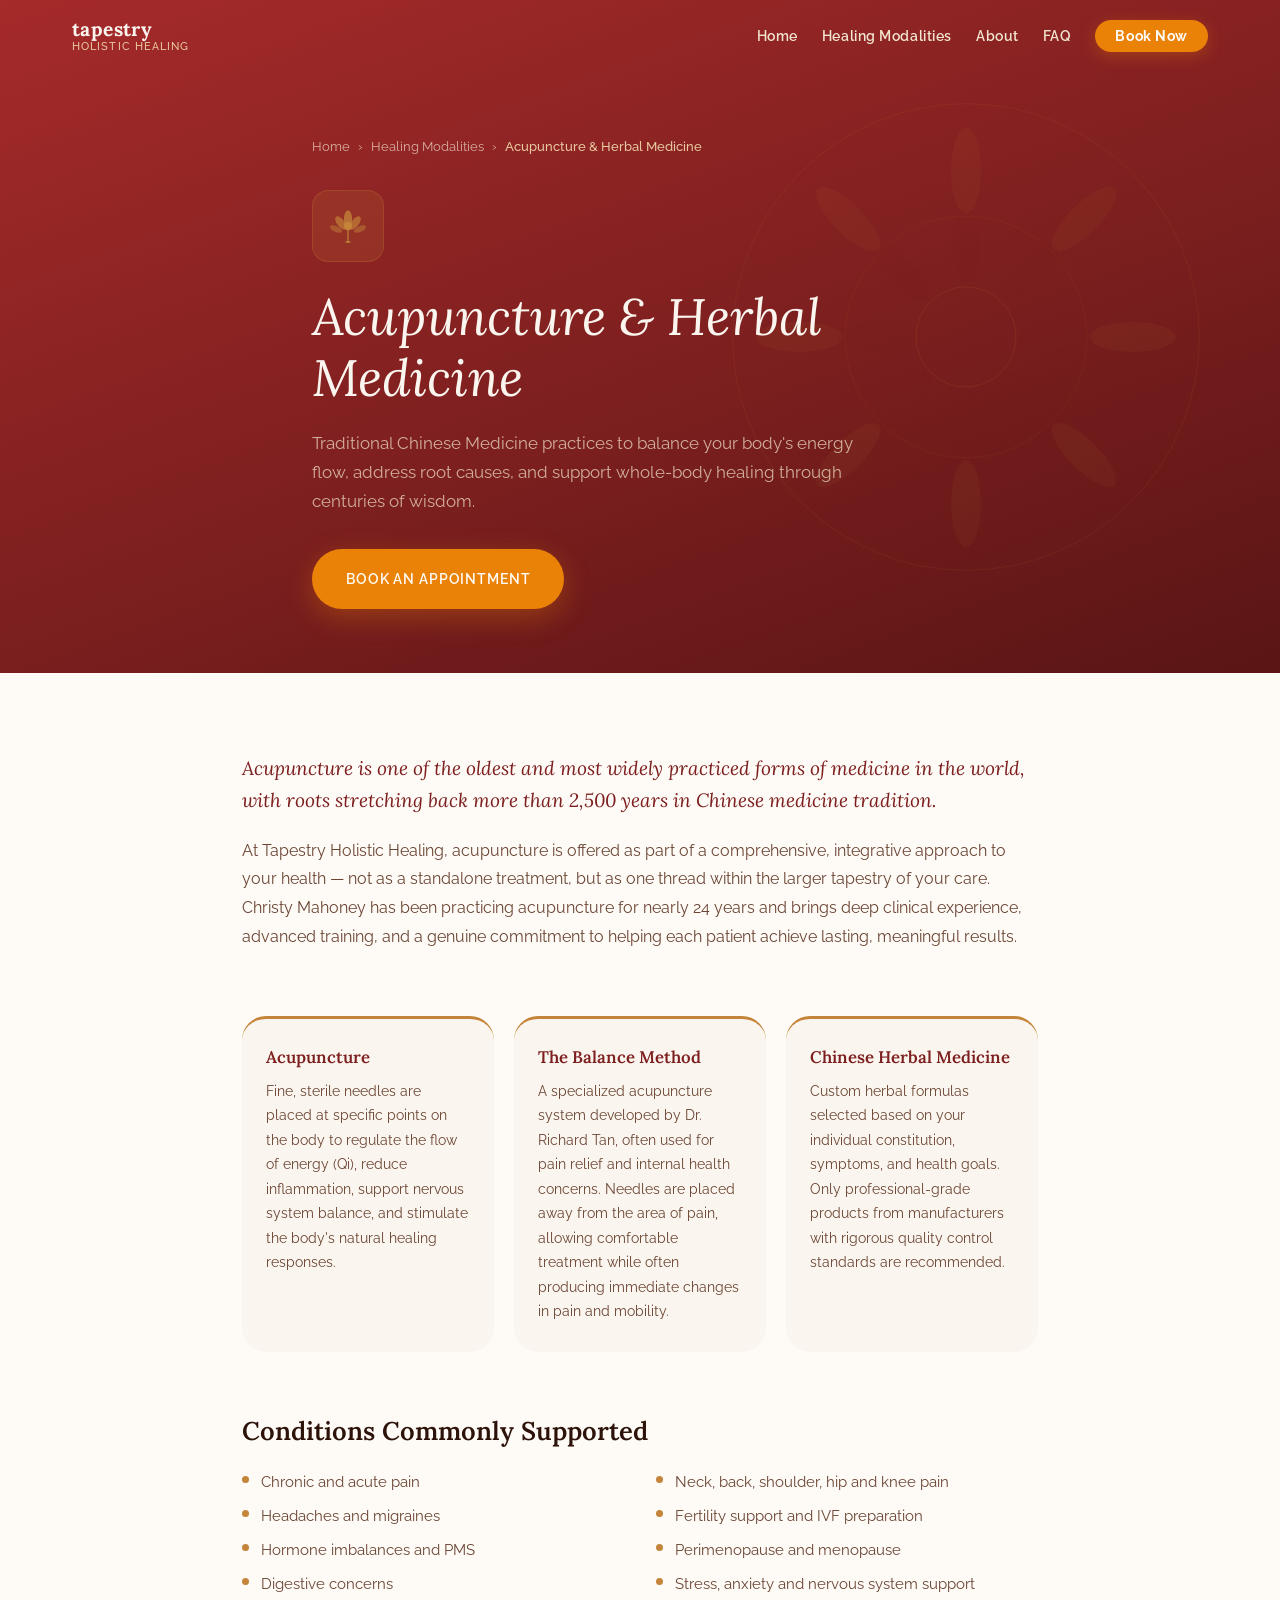
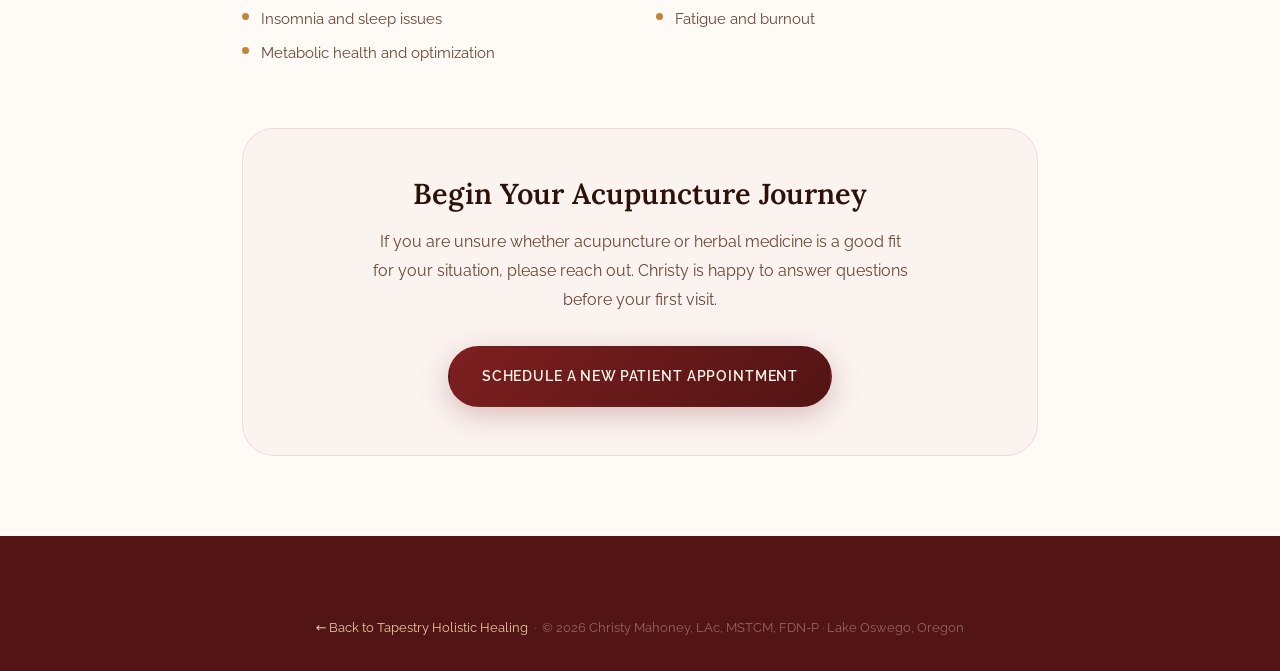
==== acupuncture/index.html @ 52a29c40 "good draft" ====
<!DOCTYPE html>
<html lang="en">
<head>
    <meta charset="UTF-8">
    <meta name="viewport" content="width=device-width, initial-scale=1.0">
    <title>Acupuncture &amp; Herbal Medicine | Tapestry Holistic Healing | Lake Oswego, OR</title>
    <meta name="description" content="Acupuncture and Chinese herbal medicine in Lake Oswego, Oregon. Christy Mahoney, LAc, MSTCM offers Traditional Chinese Medicine for pain, fertility, women's health, and whole-body wellness.">
    <link rel="preconnect" href="https://fonts.googleapis.com">
    <link rel="preconnect" href="https://fonts.gstatic.com" crossorigin>
    <link href="https://fonts.googleapis.com/css2?family=Lora:ital,wght@0,400;0,500;0,600;0,700;1,400;1,500&family=Raleway:wght@300;400;500;600;700&display=swap" rel="stylesheet">
    <link rel="stylesheet" href="../styles.css">
    <link rel="stylesheet" href="../modality.css">
</head>
<body>

    <nav class="navbar" id="navbar">
        <div class="nav-container">
            <a href="/" class="nav-brand" aria-label="Tapestry Holistic Healing — Home">
                <span class="nav-brand-words" aria-hidden="true">
                    <span class="nav-brand-main">tapestry</span>
                    <span class="nav-brand-sub">holistic healing</span>
                </span>
            </a>
            <button class="hamburger" id="hamburger" aria-label="Open navigation menu" aria-expanded="false" aria-controls="navMenu">
                <span></span><span></span><span></span>
            </button>
            <ul class="nav-menu" id="navMenu" role="list">
                <li><a href="/#home"       class="nav-link">Home</a></li>
                <li><a href="/#modalities" class="nav-link">Healing Modalities</a></li>
                <li><a href="/#about"      class="nav-link">About</a></li>
                <li><a href="/#faq"        class="nav-link">FAQ</a></li>
                <li><a href="/#contact"    class="nav-link nav-book">Book Now</a></li>
            </ul>
        </div>
    </nav>

    <!-- Page Header -->
    <header class="modality-header">
        <div class="modality-header-bg" aria-hidden="true">
            <svg viewBox="0 0 600 600" xmlns="http://www.w3.org/2000/svg" focusable="false">
                <g transform="translate(300 300)">
                    <circle r="280" fill="none" stroke="#C4853A" stroke-width="1" opacity="0.2"/>
                    <g fill="#C4853A" opacity="0.1">
                        <ellipse cx="0" cy="-200" rx="18" ry="52" transform="rotate(0)"/>
                        <ellipse cx="0" cy="-200" rx="18" ry="52" transform="rotate(45)"/>
                        <ellipse cx="0" cy="-200" rx="18" ry="52" transform="rotate(90)"/>
                        <ellipse cx="0" cy="-200" rx="18" ry="52" transform="rotate(135)"/>
                        <ellipse cx="0" cy="-200" rx="18" ry="52" transform="rotate(180)"/>
                        <ellipse cx="0" cy="-200" rx="18" ry="52" transform="rotate(225)"/>
                        <ellipse cx="0" cy="-200" rx="18" ry="52" transform="rotate(270)"/>
                        <ellipse cx="0" cy="-200" rx="18" ry="52" transform="rotate(315)"/>
                    </g>
                    <circle r="145" fill="none" stroke="#C4853A" stroke-width="1" opacity="0.2"/>
                    <g fill="#7D1F1F" opacity="0.1">
                        <ellipse cx="0" cy="-110" rx="16" ry="44" transform="rotate(0)"/>
                        <ellipse cx="0" cy="-110" rx="16" ry="44" transform="rotate(45)"/>
                        <ellipse cx="0" cy="-110" rx="16" ry="44" transform="rotate(90)"/>
                        <ellipse cx="0" cy="-110" rx="16" ry="44" transform="rotate(135)"/>
                        <ellipse cx="0" cy="-110" rx="16" ry="44" transform="rotate(180)"/>
                        <ellipse cx="0" cy="-110" rx="16" ry="44" transform="rotate(225)"/>
                        <ellipse cx="0" cy="-110" rx="16" ry="44" transform="rotate(270)"/>
                        <ellipse cx="0" cy="-110" rx="16" ry="44" transform="rotate(315)"/>
                    </g>
                    <circle r="60" fill="none" stroke="#C4853A" stroke-width="1" opacity="0.3"/>
                </g>
            </svg>
        </div>
        <div class="container">
            <nav class="breadcrumb" aria-label="Breadcrumb">
                <a href="/">Home</a>
                <span aria-hidden="true">›</span>
                <a href="/#modalities">Healing Modalities</a>
                <span aria-hidden="true">›</span>
                <span aria-current="page">Acupuncture &amp; Herbal Medicine</span>
            </nav>
            <div class="modality-header-icon" aria-hidden="true">
                <svg viewBox="0 0 56 56" fill="none" xmlns="http://www.w3.org/2000/svg">
                    <ellipse cx="28" cy="19" rx="5.5" ry="12" fill="currentColor" opacity="0.75"/>
                    <ellipse cx="18.5" cy="24" rx="5" ry="10.5" transform="rotate(-38 18.5 24)" fill="currentColor" opacity="0.65"/>
                    <ellipse cx="37.5" cy="24" rx="5" ry="10.5" transform="rotate(38 37.5 24)" fill="currentColor" opacity="0.65"/>
                    <ellipse cx="12" cy="32" rx="4" ry="8.5" transform="rotate(-68 12 32)" fill="currentColor" opacity="0.45"/>
                    <ellipse cx="44" cy="32" rx="4" ry="8.5" transform="rotate(68 44 32)" fill="currentColor" opacity="0.45"/>
                    <circle cx="28" cy="28" r="5.5" fill="currentColor"/>
                    <line x1="28" y1="33.5" x2="28" y2="50" stroke="currentColor" stroke-width="1.5" stroke-linecap="round"/>
                    <rect x="24.5" y="48" width="7" height="2.5" rx="1.25" fill="currentColor" opacity="0.7"/>
                </svg>
            </div>
            <h1>Acupuncture &amp; Herbal Medicine</h1>
            <p class="modality-header-desc">Traditional Chinese Medicine practices to balance your body's energy flow, address root causes, and support whole-body healing through centuries of wisdom.</p>
            <a href="/#contact" class="btn btn-gold">Book an Appointment</a>
        </div>
    </header>

    <!-- Content -->
    <main class="modality-content">
        <div class="container">

            <div class="modality-intro">
                <p class="modality-intro-lead">Acupuncture is one of the oldest and most widely practiced forms of medicine in the world, with roots stretching back more than 2,500 years in Chinese medicine tradition.</p>
                <p>At Tapestry Holistic Healing, acupuncture is offered as part of a comprehensive, integrative approach to your health — not as a standalone treatment, but as one thread within the larger tapestry of your care. Christy Mahoney has been practicing acupuncture for nearly 24 years and brings deep clinical experience, advanced training, and a genuine commitment to helping each patient achieve lasting, meaningful results.</p>
            </div>

            <div class="modality-highlights">
                <div class="highlight-card">
                    <h3>Acupuncture</h3>
                    <p>Fine, sterile needles are placed at specific points on the body to regulate the flow of energy (Qi), reduce inflammation, support nervous system balance, and stimulate the body's natural healing responses.</p>
                </div>
                <div class="highlight-card">
                    <h3>The Balance Method</h3>
                    <p>A specialized acupuncture system developed by Dr. Richard Tan, often used for pain relief and internal health concerns. Needles are placed away from the area of pain, allowing comfortable treatment while often producing immediate changes in pain and mobility.</p>
                </div>
                <div class="highlight-card">
                    <h3>Chinese Herbal Medicine</h3>
                    <p>Custom herbal formulas selected based on your individual constitution, symptoms, and health goals. Only professional-grade products from manufacturers with rigorous quality control standards are recommended.</p>
                </div>
            </div>

            <div class="modality-conditions">
                <h2>Conditions Commonly Supported</h2>
                <ul class="conditions-list">
                    <li>Chronic and acute pain</li>
                    <li>Neck, back, shoulder, hip and knee pain</li>
                    <li>Headaches and migraines</li>
                    <li>Fertility support and IVF preparation</li>
                    <li>Hormone imbalances and PMS</li>
                    <li>Perimenopause and menopause</li>
                    <li>Digestive concerns</li>
                    <li>Stress, anxiety and nervous system support</li>
                    <li>Insomnia and sleep issues</li>
                    <li>Fatigue and burnout</li>
                    <li>Metabolic health and optimization</li>
                </ul>
            </div>

            <div class="modality-cta-block">
                <h2>Begin Your Acupuncture Journey</h2>
                <p>If you are unsure whether acupuncture or herbal medicine is a good fit for your situation, please reach out. Christy is happy to answer questions before your first visit.</p>
                <a href="/#contact" class="btn btn-crimson">Schedule a New Patient Appointment</a>
            </div>

        </div>
    </main>

    <!-- Footer -->
    <footer class="footer" id="contact">
        <div class="container">
            <div class="footer-bottom" style="padding-top: 0;">
                <p><a href="/">← Back to Tapestry Holistic Healing</a> &nbsp;·&nbsp; &copy; <script>document.write(new Date().getFullYear())</script> Christy Mahoney, LAc, MSTCM, FDN&#8209;P · Lake Oswego, Oregon</p>
            </div>
        </div>
    </footer>

    <script src="../script.js"></script>
</body>
</html>
---- styles.css ----
/* ============================================================
   TAPESTRY HOLISTIC HEALING — STYLESHEET
   Palette: Crimson #7D1F1F · Gold #C4853A · Cream #F2E5D0
   Typography: Lora (serif headings) + Raleway (sans body)
   ============================================================ */

/* ── Custom Properties ─────────────────────────────────────── */
:root {
    /* Brand Colors */
    --crimson:        #7D1F1F;
    --crimson-dark:   #521414;
    --crimson-deep:   #1E0808;
    --crimson-bg:     #FBF3F0;
    --gold:           #C4853A;
    --gold-light:     #D4956A;
    --gold-pale:      #E8C9A0;
    --cream:          #F2E5D0;
    --cream-light:    #FAF5EE;
    --warm-white:     #FEFBF7;

    /* Text */
    --text-dark:        #2C1208;
    --text-medium:      #6B4534;
    --text-light:       #9B7B6A;
    --text-on-dark:     #F2E5D0;
    --text-on-dark-dim: rgba(242, 229, 208, 0.72);

    /* Typography */
    --font-serif: 'Lora', Georgia, 'Times New Roman', serif;
    --font-sans:  'Raleway', system-ui, -apple-system, sans-serif;

    /* Spacing scale (4px base) */
    --s-1: 0.25rem;   /* 4px  */
    --s-2: 0.5rem;    /* 8px  */
    --s-3: 0.75rem;   /* 12px */
    --s-4: 1rem;      /* 16px */
    --s-5: 1.25rem;   /* 20px */
    --s-6: 1.5rem;    /* 24px */
    --s-8: 2rem;      /* 32px */
    --s-10: 2.5rem;   /* 40px */
    --s-12: 3rem;     /* 48px */
    --s-16: 4rem;     /* 64px */
    --s-20: 5rem;     /* 80px */
    --s-24: 6rem;     /* 96px */

    /* Layout */
    --max-w: 1200px;
    --nav-h: 72px;

    /* Radius */
    --r-sm: 8px;
    --r-md: 16px;
    --r-lg: 24px;
    --r-xl: 32px;
    --r-full: 9999px;

    /* Shadows */
    --shadow-sm: 0 2px 8px rgba(44, 18, 8, 0.08);
    --shadow-md: 0 8px 24px rgba(44, 18, 8, 0.12);
    --shadow-lg: 0 16px 48px rgba(44, 18, 8, 0.18);
    --shadow-crimson: 0 8px 28px rgba(125, 31, 31, 0.25);
    --shadow-gold: 0 8px 28px rgba(196, 133, 58, 0.35);

    /* Transitions */
    --t-fast: 150ms ease;
    --t-base: 250ms ease;
    --t-slow: 400ms ease;
}

/* ── Reset & Base ──────────────────────────────────────────── */
*, *::before, *::after {
    box-sizing: border-box;
    margin: 0;
    padding: 0;
}

html {
    scroll-behavior: smooth;
    font-size: 16px;
}

body {
    font-family: var(--font-sans);
    font-weight: 400;
    color: var(--text-dark);
    background-color: var(--warm-white);
    line-height: 1.7;
    -webkit-font-smoothing: antialiased;
}

img {
    max-width: 100%;
    height: auto;
    display: block;
}

ul { list-style: none; }

a {
    text-decoration: none;
    color: inherit;
}

address { font-style: normal; }

/* ── Typography ────────────────────────────────────────────── */
h1, h2, h3, h4 {
    font-family: var(--font-serif);
    line-height: 1.2;
    font-weight: 600;
    color: var(--text-dark);
}

h1 { font-size: clamp(2.2rem, 6vw, 3.8rem); }
h2 { font-size: clamp(1.8rem, 4vw, 2.8rem); }
h3 { font-size: clamp(1.2rem, 2.5vw, 1.55rem); font-weight: 500; }
h4 { font-size: 1.05rem; }

p {
    font-size: 1rem;
    line-height: 1.8;
    color: var(--text-medium);
    max-width: 68ch;
}

/* ── Layout Helpers ────────────────────────────────────────── */
.container {
    max-width: var(--max-w);
    margin: 0 auto;
    padding: 0 var(--s-8);
}

@media (max-width: 768px) {
    .container { padding: 0 var(--s-5); }
}

@media (max-width: 480px) {
    .container { padding: 0 var(--s-4); }
}

/* ── Buttons ───────────────────────────────────────────────── */
.btn {
    display: inline-flex;
    align-items: center;
    justify-content: center;
    gap: var(--s-2);
    padding: var(--s-4) var(--s-8);
    font-family: var(--font-sans);
    font-size: 0.9rem;
    font-weight: 600;
    letter-spacing: 0.06em;
    text-transform: uppercase;
    border-radius: var(--r-full);
    border: 2px solid transparent;
    cursor: pointer;
    transition: transform var(--t-base), box-shadow var(--t-base), background-color var(--t-base), border-color var(--t-base), color var(--t-base);
    white-space: nowrap;
    min-height: 48px;
}

.btn:focus-visible {
    outline: 3px solid var(--gold);
    outline-offset: 3px;
}

.btn:active { transform: translateY(1px) scale(0.985); }

.btn-gold {
    background: #ea8207;
    color: #FEFBF7;
    border-color: transparent;
    box-shadow: 0 8px 28px rgba(234, 130, 7, 0.32);
}
.btn-gold:hover {
    background: #d57306;
    box-shadow: 0 12px 36px rgba(234, 130, 7, 0.45);
    transform: translateY(-2px);
    color: #FEFBF7;
}

.btn-crimson {
    background: linear-gradient(135deg, var(--crimson) 0%, var(--crimson-dark) 100%);
    color: var(--cream-light);
    box-shadow: var(--shadow-crimson);
}
.btn-crimson:hover {
    background: linear-gradient(135deg, #8F2424 0%, var(--crimson) 100%);
    box-shadow: 0 12px 36px rgba(125, 31, 31, 0.35);
    transform: translateY(-2px);
    color: var(--cream-light);
}

.btn-outline-cream {
    background: transparent;
    color: var(--cream);
    border-color: rgba(242, 229, 208, 0.5);
}
.btn-outline-cream:hover {
    background: rgba(242, 229, 208, 0.12);
    border-color: var(--cream);
    transform: translateY(-2px);
    color: var(--cream);
}

/* ── Eyebrow labels ────────────────────────────────────────── */
.eyebrow {
    display: block;
    font-family: var(--font-sans);
    font-size: 0.75rem;
    font-weight: 700;
    letter-spacing: 0.14em;
    text-transform: uppercase;
    color: var(--gold);
    margin-bottom: var(--s-3);
}

.eyebrow--light {
    color: var(--gold);
}

/* ── Section headers ───────────────────────────────────────── */
.section-header {
    text-align: center;
    margin-bottom: var(--s-12);
}

.section-title {
    color: var(--cream-light);
    margin-bottom: var(--s-4);
}

.section-subtitle {
    color: var(--text-on-dark-dim);
    max-width: 58ch;
    margin: 0 auto;
    font-size: 1.05rem;
}

/* ============================================================
   NAVIGATION
   ============================================================ */
.navbar {
    position: fixed;
    top: 0;
    left: 0;
    right: 0;
    z-index: 1000;
    height: var(--nav-h);
    background: transparent;
    transition: background var(--t-slow), box-shadow var(--t-slow);
}

.navbar.scrolled {
    background: var(--cream-light);
    box-shadow: var(--shadow-md);
}

.nav-container {
    max-width: var(--max-w);
    height: 100%;
    margin: 0 auto;
    padding: 0 var(--s-8);
    display: flex;
    align-items: center;
    justify-content: space-between;
    gap: var(--s-6);
}

/* Brand / Logo */
.nav-brand {
    display: flex;
    align-items: center;
    gap: var(--s-3);
    text-decoration: none;
    flex-shrink: 0;
}

.nav-logo-img {
    width: 48px;
    height: 48px;
    object-fit: cover;
    border-radius: var(--r-sm);
    border: 2px solid rgba(242, 229, 208, 0.2);
    transition: border-color var(--t-base);
}

.navbar.scrolled .nav-logo-img {
    border-color: rgba(125, 31, 31, 0.15);
}

.nav-brand-words {
    display: flex;
    flex-direction: column;
    line-height: 1.1;
}

.nav-brand-main {
    font-family: var(--font-serif);
    font-size: 1.2rem;
    font-weight: 700;
    color: var(--cream-light);
    letter-spacing: 0.02em;
    transition: color var(--t-base);
}

.nav-brand-sub {
    font-family: var(--font-sans);
    font-size: 0.68rem;
    font-weight: 500;
    letter-spacing: 0.1em;
    text-transform: uppercase;
    color: var(--gold-pale);
    transition: color var(--t-base);
}

.navbar.scrolled .nav-brand-main { color: var(--crimson); }
.navbar.scrolled .nav-brand-sub  { color: var(--gold); }

/* Nav menu */
.nav-menu {
    display: flex;
    align-items: center;
    gap: var(--s-6);
}

.nav-link {
    font-family: var(--font-sans);
    font-size: 0.88rem;
    font-weight: 600;
    letter-spacing: 0.04em;
    color: var(--text-on-dark);
    position: relative;
    padding-bottom: 2px;
    transition: color var(--t-base);
}

.navbar.scrolled .nav-link { color: var(--text-dark); }

.nav-link::after {
    content: '';
    position: absolute;
    bottom: -2px;
    left: 0;
    width: 0;
    height: 2px;
    background: var(--gold);
    border-radius: 2px;
    transition: width var(--t-base);
}

.nav-link:hover::after,
.nav-link.active::after {
    width: 100%;
}

.nav-link:hover { color: var(--gold-pale); }
.navbar.scrolled .nav-link:hover { color: var(--crimson); }

/* Book Now button in nav */
.nav-book {
    background: #ea8207;
    color: var(--warm-white) !important;
    padding: var(--s-2) var(--s-5);
    border-radius: var(--r-full);
    font-weight: 700;
    box-shadow: 0 4px 16px rgba(234, 130, 7, 0.3);
    transition: transform var(--t-base), box-shadow var(--t-base), background var(--t-base) !important;
}

.nav-book::after { display: none; }

.nav-book:hover {
    background: #d57306 !important;
    transform: translateY(-1px);
    box-shadow: 0 8px 24px rgba(234, 130, 7, 0.45) !important;
    color: var(--warm-white) !important;
}

/* Hamburger */
.hamburger {
    display: none;
    flex-direction: column;
    gap: 5px;
    background: none;
    border: none;
    cursor: pointer;
    padding: var(--s-2);
    border-radius: var(--r-sm);
}

.hamburger span {
    display: block;
    width: 24px;
    height: 2.5px;
    background: var(--cream-light);
    border-radius: 2px;
    transition: transform var(--t-base), opacity var(--t-base);
}

.navbar.scrolled .hamburger span { background: var(--crimson); }

.hamburger.active span:nth-child(1) { transform: rotate(45deg) translate(5px, 5px); }
.hamburger.active span:nth-child(2) { opacity: 0; transform: scaleX(0); }
.hamburger.active span:nth-child(3) { transform: rotate(-45deg) translate(5px, -5px); }

/* ============================================================
   HERO
   ============================================================ */
.hero {
    position: relative;
    min-height: 100dvh;
    display: flex;
    align-items: center;
    justify-content: center;
    overflow: hidden;
    background: radial-gradient(ellipse at 50% 40%, #A52A2A 0%, #7D1F1F 55%, #5A1515 100%);
}

/* Mandala container */
.hero-mandala {
    position: absolute;
    inset: 0;
    display: flex;
    align-items: center;
    justify-content: center;
    pointer-events: none;
}

.mandala-svg {
    width: min(900px, 130vw);
    height: min(900px, 130vw);
    animation: mandala-spin 90s linear infinite;
}

@media (prefers-reduced-motion: reduce) {
    .mandala-svg { animation: none; }
}

@keyframes mandala-spin {
    from { transform: rotate(0deg); }
    to   { transform: rotate(360deg); }
}

/* Overlay for text readability */
.hero-overlay {
    position: absolute;
    inset: 0;
    background: radial-gradient(ellipse at center, rgba(14, 4, 4, 0.08) 0%, rgba(14, 4, 4, 0.42) 100%);
    pointer-events: none;
}

/* Hero content */
.hero-content {
    position: relative;
    z-index: 10;
    text-align: center;
    max-width: 760px;
    padding: calc(var(--nav-h) + var(--s-8)) var(--s-8) var(--s-8);
}

.hero-location {
    font-family: var(--font-sans);
    font-size: 0.78rem;
    font-weight: 700;
    letter-spacing: 0.18em;
    text-transform: uppercase;
    color: var(--gold-pale);
    margin-bottom: var(--s-5);
}

.hero-title {
    color: var(--cream-light);
    font-size: clamp(2.4rem, 7vw, 4.2rem);
    font-weight: 400;
    font-style: italic;
    line-height: 1.15;
    margin-bottom: var(--s-5);
    text-shadow: 0 2px 20px rgba(14, 4, 4, 0.5);
}

.hero-subtitle {
    font-family: var(--font-serif);
    font-size: clamp(1.1rem, 2.5vw, 1.4rem);
    color: var(--gold-pale);
    font-weight: 400;
    margin-bottom: var(--s-4);
    max-width: none;
}

.hero-descriptor {
    font-size: 0.8rem;
    font-weight: 500;
    letter-spacing: 0.08em;
    color: var(--text-on-dark-dim);
    margin-bottom: var(--s-10);
    max-width: none;
}

.hero-actions {
    display: flex;
    gap: var(--s-4);
    justify-content: center;
    flex-wrap: wrap;
}

/* Scroll indicator */
.hero-scroll {
    position: absolute;
    bottom: var(--s-8);
    left: 50%;
    transform: translateX(-50%);
    z-index: 10;
    color: var(--text-on-dark-dim);
    display: flex;
    align-items: center;
    justify-content: center;
    width: 44px;
    height: 44px;
    border-radius: var(--r-full);
    transition: color var(--t-base);
    animation: bounce-down 2.5s ease-in-out infinite;
}

.hero-scroll:hover { color: var(--gold-pale); }

@keyframes bounce-down {
    0%, 100% { transform: translateX(-50%) translateY(0); }
    50%       { transform: translateX(-50%) translateY(8px); }
}

@media (prefers-reduced-motion: reduce) {
    .hero-scroll { animation: none; }
}

/* ============================================================
   WELCOME / PHILOSOPHY
   ============================================================ */
.welcome {
    padding: var(--s-24) 0;
    background: var(--warm-white);
}

.welcome-inner {
    display: grid;
    grid-template-columns: 320px 1fr;
    gap: var(--s-16);
    align-items: center;
}

.welcome-emblem {
    position: relative;
}

.welcome-logo-img {
    width: 100%;
    max-width: 320px;
    border-radius: var(--r-lg);
    box-shadow: var(--shadow-lg);
}

.welcome-text .eyebrow { margin-bottom: var(--s-3); }

.welcome-text h2 {
    margin-bottom: var(--s-6);
    color: var(--text-dark);
}

.welcome-lead {
    font-size: 1.1rem;
    font-weight: 400;
    color: var(--text-medium);
    margin-bottom: var(--s-4);
}

.welcome-text p + p {
    margin-top: var(--s-4);
    margin-bottom: var(--s-8);
}

/* Five Pillars */
.welcome-pillars {
    display: flex;
    flex-wrap: wrap;
    gap: var(--s-3) var(--s-6);
    margin-bottom: var(--s-8);
}

.pillar {
    display: flex;
    align-items: center;
    gap: var(--s-2);
    font-family: var(--font-sans);
    font-size: 0.85rem;
    font-weight: 600;
    letter-spacing: 0.06em;
    text-transform: uppercase;
    color: var(--crimson);
}

.pillar-dot {
    width: 8px;
    height: 8px;
    border-radius: 50%;
    background: var(--gold);
    flex-shrink: 0;
}

/* ============================================================
   HEALING MODALITIES
   ============================================================ */
.modalities {
    padding: var(--s-24) 0;
    background: linear-gradient(160deg, var(--cream-light) 0%, #FEF9F3 50%, var(--warm-white) 100%);
    position: relative;
    overflow: hidden;
}

/* Subtle texture overlay */
.modalities::before {
    content: '';
    position: absolute;
    inset: 0;
    background-image: radial-gradient(circle at 20% 80%, rgba(196, 133, 58, 0.07) 0%, transparent 60%),
                      radial-gradient(circle at 80% 20%, rgba(125, 31, 31, 0.05) 0%, transparent 60%);
    pointer-events: none;
}

.modalities .section-header  { position: relative; }
.modalities .section-title   { color: var(--text-dark); }
.modalities .section-subtitle { color: var(--text-medium); }
.modalities .eyebrow--light  { color: var(--gold); }

/* Grid */
.modalities-grid {
    display: grid;
    grid-template-columns: repeat(2, 1fr);
    gap: var(--s-6);
    position: relative;
}

/* Card */
.modality-card {
    display: flex;
    flex-direction: column;
    gap: var(--s-5);
    padding: var(--s-10) var(--s-8);
    background: #fff;
    border: 1px solid rgba(125, 31, 31, 0.1);
    border-radius: var(--r-xl);
    text-decoration: none;
    transition: background var(--t-base), border-color var(--t-base), transform var(--t-base), box-shadow var(--t-base);
    cursor: pointer;
    position: relative;
    overflow: hidden;
    box-shadow: var(--shadow-sm);
}

.modality-card::before {
    content: '';
    position: absolute;
    top: 0;
    left: 0;
    right: 0;
    height: 3px;
    background: linear-gradient(90deg, var(--crimson) 0%, var(--gold) 100%);
    opacity: 0;
    transition: opacity var(--t-base);
}

.modality-card:hover {
    background: var(--cream-light);
    border-color: rgba(125, 31, 31, 0.2);
    transform: translateY(-5px);
    box-shadow: var(--shadow-lg);
}

.modality-card:hover::before { opacity: 1; }

.modality-card:focus-visible {
    outline: 3px solid var(--crimson);
    outline-offset: 4px;
}

/* Mandala background per tile */
.modality-mandala {
    position: absolute;
    bottom: -30px;
    right: -30px;
    width: 260px;
    height: 260px;
    pointer-events: none;
    color: var(--gold);
    opacity: 0.07;
    transition: opacity var(--t-slow);
}

.modality-card:hover .modality-mandala { opacity: 0.13; }

/* Small accent bar replacing icon */
.card-accent {
    width: 44px;
    height: 3px;
    background: linear-gradient(to right, var(--crimson), var(--gold));
    border-radius: 2px;
    margin-bottom: var(--s-1);
    flex-shrink: 0;
}

/* Card text */
.modality-card h3 {
    font-family: var(--font-serif);
    color: var(--text-dark);
    font-weight: 600;
    font-size: 1.3rem;
    line-height: 1.3;
}

.modality-card p {
    color: var(--text-medium);
    font-size: 0.95rem;
    line-height: 1.75;
    max-width: none;
    flex: 1;
}

.modality-link {
    display: inline-flex;
    align-items: center;
    gap: var(--s-2);
    font-family: var(--font-sans);
    font-size: 0.82rem;
    font-weight: 700;
    letter-spacing: 0.08em;
    text-transform: uppercase;
    color: var(--crimson);
    margin-top: auto;
    transition: gap var(--t-base), color var(--t-base);
}

.modality-card:hover .modality-link { gap: var(--s-3); color: var(--gold); }

.modality-link .arrow {
    transition: transform var(--t-base);
}

.modality-card:hover .arrow { transform: translateX(4px); }

/* ============================================================
   ABOUT
   ============================================================ */
.about {
    padding: var(--s-24) 0;
    background: linear-gradient(160deg, var(--cream-light) 0%, #FEF9F4 100%);
}

.about-inner {
    display: grid;
    grid-template-columns: 1fr 420px;
    gap: var(--s-16);
    align-items: start;
}

.about-text .eyebrow { margin-bottom: var(--s-3); }

.about-text h2 {
    color: var(--text-dark);
    margin-bottom: var(--s-6);
    font-size: clamp(1.8rem, 3.5vw, 2.5rem);
}

.credentials {
    font-family: var(--font-sans);
    font-size: 0.8em;
    font-weight: 500;
    color: var(--text-light);
    letter-spacing: 0.04em;
}

.about-lead {
    font-family: var(--font-serif);
    font-size: 1.15rem;
    font-style: italic;
    color: var(--crimson);
    margin-bottom: var(--s-5) !important;
}

.about-text p + p { margin-top: var(--s-4); }

/* Credentials list */
.about-credentials {
    display: grid;
    grid-template-columns: 1fr 1fr;
    gap: var(--s-4);
    margin-top: var(--s-8);
}

.credential-item {
    display: flex;
    gap: var(--s-3);
    align-items: flex-start;
    padding: var(--s-4);
    background: var(--crimson-bg);
    border-radius: var(--r-md);
    border-left: 3px solid var(--gold);
}

.credential-badge {
    font-family: var(--font-serif);
    font-size: 0.9rem;
    font-weight: 700;
    color: var(--crimson);
    min-width: 44px;
    flex-shrink: 0;
    line-height: 1.4;
}

.credential-desc {
    font-size: 0.85rem;
    color: var(--text-medium);
    line-height: 1.5;
    max-width: none;
}

/* About side panel */
.about-side {
    display: flex;
    flex-direction: column;
    gap: var(--s-6);
    position: sticky;
    top: calc(var(--nav-h) + var(--s-8));
}

.about-quote {
    background: var(--crimson);
    color: var(--cream-light);
    border-radius: var(--r-xl);
    padding: var(--s-10) var(--s-8);
    position: relative;
}

.quote-mark {
    width: 36px;
    height: 28px;
    color: var(--gold);
    opacity: 0.6;
    margin-bottom: var(--s-4);
}

.about-quote p {
    color: rgba(242, 229, 208, 0.9);
    font-family: var(--font-serif);
    font-style: italic;
    font-size: 1.0rem;
    line-height: 1.75;
    max-width: none;
}

.about-quote cite {
    display: block;
    margin-top: var(--s-5);
    font-family: var(--font-sans);
    font-size: 0.8rem;
    font-weight: 600;
    letter-spacing: 0.06em;
    color: var(--gold-pale);
    font-style: normal;
    text-transform: uppercase;
}

/* Location block */
.about-location {
    display: flex;
    align-items: flex-start;
    gap: var(--s-3);
    padding: var(--s-5) var(--s-6);
    background: var(--crimson-bg);
    border-radius: var(--r-md);
    border: 1px solid rgba(125, 31, 31, 0.1);
}

.about-location svg {
    color: var(--crimson);
    flex-shrink: 0;
    margin-top: 2px;
}

.about-location strong {
    display: block;
    font-family: var(--font-serif);
    font-size: 1rem;
    color: var(--text-dark);
    margin-bottom: var(--s-1);
}

.about-location span {
    font-size: 0.85rem;
    color: var(--text-medium);
    line-height: 1.5;
}

/* ============================================================
   FAQ
   ============================================================ */
.faq {
    padding: var(--s-24) 0;
    background: var(--warm-white);
}

.faq .section-header .eyebrow { color: var(--gold); }
.faq .section-title { color: var(--text-dark); }
.faq .section-subtitle { color: var(--text-medium); }

.faq-grid {
    display: grid;
    grid-template-columns: 1fr 1fr;
    gap: var(--s-4);
    max-width: 1060px;
    margin: 0 auto;
}

.faq-item {
    background: var(--cream-light);
    border: 1px solid rgba(125, 31, 31, 0.1);
    border-radius: var(--r-md);
    overflow: hidden;
    transition: border-color var(--t-base), box-shadow var(--t-base);
}

.faq-item[open] {
    border-color: rgba(196, 133, 58, 0.35);
    box-shadow: var(--shadow-sm);
}

.faq-question {
    display: flex;
    align-items: center;
    justify-content: space-between;
    gap: var(--s-4);
    padding: var(--s-5) var(--s-6);
    cursor: pointer;
    font-family: var(--font-serif);
    font-size: 1.0rem;
    font-weight: 600;
    color: var(--text-dark);
    list-style: none;
    user-select: none;
    transition: color var(--t-fast);
}

.faq-question::-webkit-details-marker { display: none; }
.faq-question::marker { display: none; }

.faq-question:hover { color: var(--crimson); }
.faq-item[open] .faq-question { color: var(--crimson); }

.faq-chevron {
    flex-shrink: 0;
    color: var(--gold);
    transition: transform var(--t-base);
}

.faq-item[open] .faq-chevron { transform: rotate(180deg); }

.faq-answer {
    padding: 0 var(--s-6) var(--s-5);
    border-top: 1px solid rgba(125, 31, 31, 0.08);
}

.faq-answer p {
    font-size: 0.93rem;
    color: var(--text-medium);
    line-height: 1.75;
    max-width: none;
    padding-top: var(--s-4);
}

.faq-answer p + p { margin-top: var(--s-3); }

/* ============================================================
   BOOK CTA
   ============================================================ */
.book-cta {
    position: relative;
    padding: var(--s-24) 0;
    background: linear-gradient(140deg, var(--cream) 0%, #F5E8D5 50%, var(--cream-light) 100%);
    overflow: hidden;
    text-align: center;
}

.book-cta-mandala {
    position: absolute;
    inset: 0;
    display: flex;
    align-items: center;
    justify-content: center;
    pointer-events: none;
    opacity: 0.6;
}

.book-cta-mandala svg {
    width: min(600px, 90vw);
    height: min(600px, 90vw);
}

.book-cta-content {
    position: relative;
    z-index: 2;
    max-width: 640px;
    margin: 0 auto;
}

.book-cta-content .eyebrow--light { margin-bottom: var(--s-4); }

.book-cta-content h2 {
    font-family: var(--font-serif);
    font-size: clamp(2rem, 4.5vw, 3rem);
    color: var(--crimson);
    font-weight: 400;
    font-style: italic;
    margin-bottom: var(--s-6);
}

.book-cta-content p {
    color: var(--text-medium);
    font-size: 1.05rem;
    max-width: none;
    margin: 0 auto var(--s-10);
}

.book-cta-actions {
    display: flex;
    gap: var(--s-4);
    justify-content: center;
    flex-wrap: wrap;
}

/* CTA section has light bg — override outline button for dark-on-light */
.book-cta .btn-outline-cream {
    color: var(--crimson);
    border-color: rgba(125, 31, 31, 0.4);
}
.book-cta .btn-outline-cream:hover {
    background: rgba(125, 31, 31, 0.07);
    border-color: var(--crimson);
    color: var(--crimson);
}

/* ============================================================
   FOOTER
   ============================================================ */
.footer {
    background: var(--crimson-dark);
    color: var(--text-on-dark);
    padding: var(--s-20) 0 var(--s-8);
}

.footer-grid {
    display: grid;
    grid-template-columns: 240px repeat(3, 1fr);
    gap: var(--s-10);
    margin-bottom: var(--s-12);
    padding-bottom: var(--s-10);
    border-bottom: 1px solid rgba(242, 229, 208, 0.1);
}

/* Brand column */
.footer-brand {}

.footer-logo {
    width: 80px;
    height: 80px;
    object-fit: cover;
    border-radius: var(--r-md);
    margin-bottom: var(--s-4);
    border: 2px solid rgba(196, 133, 58, 0.3);
}

.footer-tagline {
    font-family: var(--font-serif);
    font-style: italic;
    font-size: 0.9rem;
    color: var(--text-on-dark-dim);
    line-height: 1.5;
    margin-bottom: var(--s-5);
    max-width: 20ch;
}

.footer-social {
    display: flex;
    gap: var(--s-3);
}

.social-icon-link {
    display: flex;
    align-items: center;
    justify-content: center;
    width: 40px;
    height: 40px;
    border-radius: var(--r-sm);
    border: 1px solid rgba(242, 229, 208, 0.15);
    color: var(--text-on-dark-dim);
    transition: color var(--t-base), border-color var(--t-base), background var(--t-base);
}

.social-icon-link:hover {
    color: var(--gold);
    border-color: rgba(196, 133, 58, 0.4);
    background: rgba(196, 133, 58, 0.08);
}

.social-icon-link:focus-visible {
    outline: 2px solid var(--gold);
    outline-offset: 2px;
}

/* Footer columns */
.footer-heading {
    font-family: var(--font-serif);
    font-size: 1rem;
    font-weight: 600;
    color: var(--gold-pale);
    margin-bottom: var(--s-5);
    letter-spacing: 0.02em;
}

.footer-links {
    display: flex;
    flex-direction: column;
    gap: var(--s-3);
}

.footer-links a {
    font-size: 0.88rem;
    color: var(--text-on-dark-dim);
    transition: color var(--t-fast), padding-left var(--t-fast);
}

.footer-links a:hover { color: var(--gold-light); padding-left: var(--s-2); }

.footer-hours {
    display: flex;
    flex-direction: column;
    gap: var(--s-3);
}

.footer-hours li {
    display: flex;
    justify-content: space-between;
    gap: var(--s-4);
    font-size: 0.85rem;
    color: var(--text-on-dark-dim);
    border-bottom: 1px solid rgba(242, 229, 208, 0.06);
    padding-bottom: var(--s-3);
}

.footer-hours li:last-child { border-bottom: none; }

.footer-hours li span:first-child {
    font-weight: 600;
    color: var(--cream-light);
    flex-shrink: 0;
}

.footer-address p,
.footer-meta li {
    font-size: 0.85rem;
    color: var(--text-on-dark-dim);
    margin-bottom: var(--s-2);
    max-width: none;
}

.footer-meta {
    margin-top: var(--s-4);
    display: flex;
    flex-direction: column;
    gap: var(--s-2);
}

.footer-meta li {
    display: flex;
    align-items: center;
    gap: var(--s-2);
    margin-bottom: 0;
}

.footer-meta li::before {
    content: '';
    width: 6px;
    height: 6px;
    border-radius: 50%;
    background: var(--gold);
    flex-shrink: 0;
}

/* Footer bottom bar */
.footer-bottom {
    text-align: center;
    padding-top: var(--s-6);
}

.footer-bottom p {
    font-size: 0.8rem;
    color: rgba(242, 229, 208, 0.4);
    max-width: none;
    margin: 0 auto;
}

/* ============================================================
   SCROLL ANIMATIONS — triggered via JS
   ============================================================ */
.reveal {
    opacity: 0;
    transform: translateY(28px);
    transition: opacity 0.7s ease, transform 0.7s ease;
}

.reveal.visible {
    opacity: 1;
    transform: translateY(0);
}

.reveal-delay-1 { transition-delay: 0.1s; }
.reveal-delay-2 { transition-delay: 0.2s; }
.reveal-delay-3 { transition-delay: 0.3s; }
.reveal-delay-4 { transition-delay: 0.4s; }

@media (prefers-reduced-motion: reduce) {
    .reveal {
        opacity: 1;
        transform: none;
        transition: none;
    }
}

/* ============================================================
   RESPONSIVE — 1024px tablet landscape
   ============================================================ */
@media (max-width: 1100px) {
    .footer-grid {
        grid-template-columns: 1fr 1fr;
        gap: var(--s-8);
    }
}

/* ============================================================
   RESPONSIVE — 768px tablet portrait
   ============================================================ */
@media (max-width: 900px) {
    .welcome-inner {
        grid-template-columns: 1fr;
        gap: var(--s-10);
    }

    .welcome-emblem {
        display: flex;
        justify-content: center;
    }

    .welcome-logo-img { max-width: 260px; }

    .about-inner {
        grid-template-columns: 1fr;
        gap: var(--s-10);
    }

    .about-side {
        position: static;
    }

    .modalities-grid {
        grid-template-columns: 1fr;
    }

    .faq-grid {
        grid-template-columns: 1fr;
    }

    .about-credentials {
        grid-template-columns: 1fr;
    }
}

@media (max-width: 768px) {
    /* Nav mobile */
    .hamburger { display: flex; }

    .nav-menu {
        position: fixed;
        top: var(--nav-h);
        left: 0;
        right: 0;
        flex-direction: column;
        align-items: stretch;
        padding: var(--s-6) var(--s-6) var(--s-8);
        gap: var(--s-2);
        background: var(--cream-light);
        box-shadow: var(--shadow-lg);
        transform: translateY(-100%);
        opacity: 0;
        pointer-events: none;
        transition: transform var(--t-slow), opacity var(--t-slow);
    }

    .nav-menu.open {
        transform: translateY(0);
        opacity: 1;
        pointer-events: auto;
    }

    .nav-link {
        color: var(--text-dark) !important;
        font-size: 1rem;
        padding: var(--s-3) var(--s-4);
        border-radius: var(--r-sm);
    }

    .nav-link:hover { background: var(--crimson-bg); }

    .nav-book {
        text-align: center;
        margin-top: var(--s-3);
    }

    /* Sections */
    .welcome     { padding: var(--s-16) 0; }
    .modalities  { padding: var(--s-16) 0; }
    .about       { padding: var(--s-16) 0; }
    .faq         { padding: var(--s-16) 0; }
    .book-cta    { padding: var(--s-16) 0; }
    .footer      { padding: var(--s-16) 0 var(--s-8); }

    .footer-grid {
        grid-template-columns: 1fr 1fr;
        gap: var(--s-8);
    }

    .modality-card {
        padding: var(--s-8) var(--s-6);
    }
}

/* ============================================================
   RESPONSIVE — 480px mobile
   ============================================================ */
@media (max-width: 480px) {
    :root { --nav-h: 64px; }

    .hero-title {
        font-size: 2rem;
    }

    .hero-descriptor {
        font-size: 0.72rem;
        letter-spacing: 0.04em;
    }

    .hero-actions {
        flex-direction: column;
        align-items: center;
    }

    .btn {
        width: 100%;
        max-width: 300px;
    }

    .footer-grid {
        grid-template-columns: 1fr;
        gap: var(--s-8);
    }

    .footer-hours li {
        flex-direction: column;
        gap: var(--s-1);
    }

    .book-cta-actions {
        flex-direction: column;
        align-items: center;
    }

    .section-header { margin-bottom: var(--s-8); }

    .modality-card { padding: var(--s-6) var(--s-5); }
    .modality-mandala { width: 180px; height: 180px; }
}
---- modality.css ----
/* ============================================================
   MODALITY PAGE — shared styles for all four modality pages
   ============================================================ */

/* ── Page header ─────────────────────────────────────────── */
.modality-header {
    position: relative;
    background: linear-gradient(160deg, #A52A2A 0%, #7D1F1F 55%, #5A1515 100%);
    padding: calc(var(--nav-h) + var(--s-16)) 0 var(--s-16);
    overflow: hidden;
}

.modality-header-bg {
    position: absolute;
    inset: 0;
    display: flex;
    align-items: center;
    justify-content: flex-end;
    padding-right: 5%;
    pointer-events: none;
    opacity: 0.7;
}

.modality-header-bg svg {
    width: min(500px, 60vw);
    height: min(500px, 60vw);
}

.modality-header .container {
    position: relative;
    z-index: 2;
    max-width: 720px;
}

/* Breadcrumb */
.breadcrumb {
    display: flex;
    align-items: center;
    gap: var(--s-2);
    flex-wrap: wrap;
    margin-bottom: var(--s-8);
}

.breadcrumb a,
.breadcrumb span {
    font-size: 0.8rem;
    color: var(--text-on-dark-dim);
    font-family: var(--font-sans);
    transition: color var(--t-fast);
}

.breadcrumb a:hover { color: var(--gold-pale); }
.breadcrumb [aria-current="page"] { color: var(--gold-pale); font-weight: 500; }

/* Header icon */
.modality-header-icon {
    width: 72px;
    height: 72px;
    background: rgba(196, 133, 58, 0.15);
    border-radius: var(--r-md);
    display: flex;
    align-items: center;
    justify-content: center;
    margin-bottom: var(--s-6);
    border: 1px solid rgba(196, 133, 58, 0.25);
}

.modality-header-icon svg {
    width: 42px;
    height: 42px;
    color: var(--gold);
}

.modality-header h1 {
    color: var(--cream-light);
    font-style: italic;
    font-weight: 400;
    font-size: clamp(2rem, 5vw, 3.2rem);
    margin-bottom: var(--s-5);
}

.modality-header-desc {
    color: var(--text-on-dark-dim);
    font-size: 1.05rem;
    line-height: 1.75;
    margin-bottom: var(--s-8);
    max-width: 58ch;
}

/* ── Main content ────────────────────────────────────────── */
.modality-content {
    padding: var(--s-20) 0;
    background: var(--warm-white);
}

.modality-content .container {
    max-width: 860px;
    display: flex;
    flex-direction: column;
    gap: var(--s-16);
}

/* Intro block */
.modality-intro {}

.modality-intro-lead {
    font-family: var(--font-serif);
    font-style: italic;
    font-size: 1.2rem;
    color: var(--crimson);
    line-height: 1.65;
    margin-bottom: var(--s-5) !important;
    max-width: none;
}

.modality-intro p {
    max-width: none;
}

.modality-intro p + p { margin-top: var(--s-4); }

/* Highlight cards grid */
.modality-highlights {
    display: grid;
    grid-template-columns: repeat(auto-fit, minmax(240px, 1fr));
    gap: var(--s-5);
}

.highlight-card {
    padding: 1.75rem var(--s-6);
    background: var(--cream-light);
    border-radius: var(--r-lg);
    border-top: 3px solid var(--gold);
    transition: transform var(--t-base), box-shadow var(--t-base);
}

.highlight-card:hover {
    transform: translateY(-3px);
    box-shadow: var(--shadow-md);
}

.highlight-card h3 {
    font-size: 1.05rem;
    color: var(--crimson);
    margin-bottom: var(--s-3);
    font-weight: 600;
}

.highlight-card p {
    font-size: 0.9rem;
    color: var(--text-medium);
    line-height: 1.7;
    max-width: none;
}

/* Conditions list */
.modality-conditions h2 {
    font-size: 1.6rem;
    color: var(--text-dark);
    margin-bottom: var(--s-6);
}

.conditions-list {
    display: grid;
    grid-template-columns: 1fr 1fr;
    gap: var(--s-3) var(--s-8);
    list-style: none;
}

.conditions-list li {
    display: flex;
    align-items: flex-start;
    gap: var(--s-3);
    font-size: 0.93rem;
    color: var(--text-medium);
    line-height: 1.5;
}

.conditions-list li::before {
    content: '';
    width: 7px;
    height: 7px;
    border-radius: 50%;
    background: var(--gold);
    flex-shrink: 0;
    margin-top: 5px;
}

/* Pull quote (energy medicine page) */
.modality-pullquote {
    position: relative;
    padding: var(--s-10) var(--s-10) var(--s-8);
    background: var(--crimson);
    border-radius: var(--r-xl);
    overflow: hidden;
}

.modality-pullquote::before {
    content: '"';
    position: absolute;
    top: -0.2em;
    left: 0.2em;
    font-family: var(--font-serif);
    font-size: 8rem;
    color: var(--gold);
    opacity: 0.15;
    line-height: 1;
    pointer-events: none;
}

.modality-pullquote p {
    font-family: var(--font-serif);
    font-style: italic;
    font-size: 1.1rem;
    color: rgba(242, 229, 208, 0.92);
    line-height: 1.8;
    max-width: none;
    position: relative;
    z-index: 1;
}

.modality-pullquote cite {
    display: block;
    margin-top: var(--s-5);
    font-family: var(--font-sans);
    font-size: 0.78rem;
    font-weight: 700;
    letter-spacing: 0.08em;
    text-transform: uppercase;
    color: var(--gold-pale);
    font-style: normal;
}

/* CTA block */
.modality-cta-block {
    text-align: center;
    padding: var(--s-12) var(--s-8);
    background: var(--crimson-bg);
    border-radius: var(--r-xl);
    border: 1px solid rgba(125, 31, 31, 0.1);
}

.modality-cta-block h2 {
    color: var(--text-dark);
    margin-bottom: var(--s-4);
    font-size: 1.8rem;
}

.modality-cta-block p {
    color: var(--text-medium);
    margin: 0 auto var(--s-8);
    max-width: 54ch;
}

/* Footer link color override for light footer */
.footer-bottom a {
    color: var(--gold-pale);
    transition: color var(--t-fast);
}

.footer-bottom a:hover { color: var(--gold); }

/* ── Responsive ──────────────────────────────────────────── */
@media (max-width: 768px) {
    .modality-header {
        padding: calc(var(--nav-h) + var(--s-10)) 0 var(--s-10);
    }

    .modality-header-bg { opacity: 0.35; }

    .conditions-list {
        grid-template-columns: 1fr;
    }

    .modality-content { padding: var(--s-14) 0; }
    .modality-content .container { gap: var(--s-10); }

    .modality-cta-block {
        padding: var(--s-8) var(--s-5);
    }

    .highlight-card {
        padding: var(--s-6) var(--s-5);
    }
}

@media (max-width: 480px) {
    .modality-header h1 { font-size: 1.9rem; }
    .modality-highlights { grid-template-columns: 1fr; }
    .breadcrumb { gap: var(--s-1); }
}
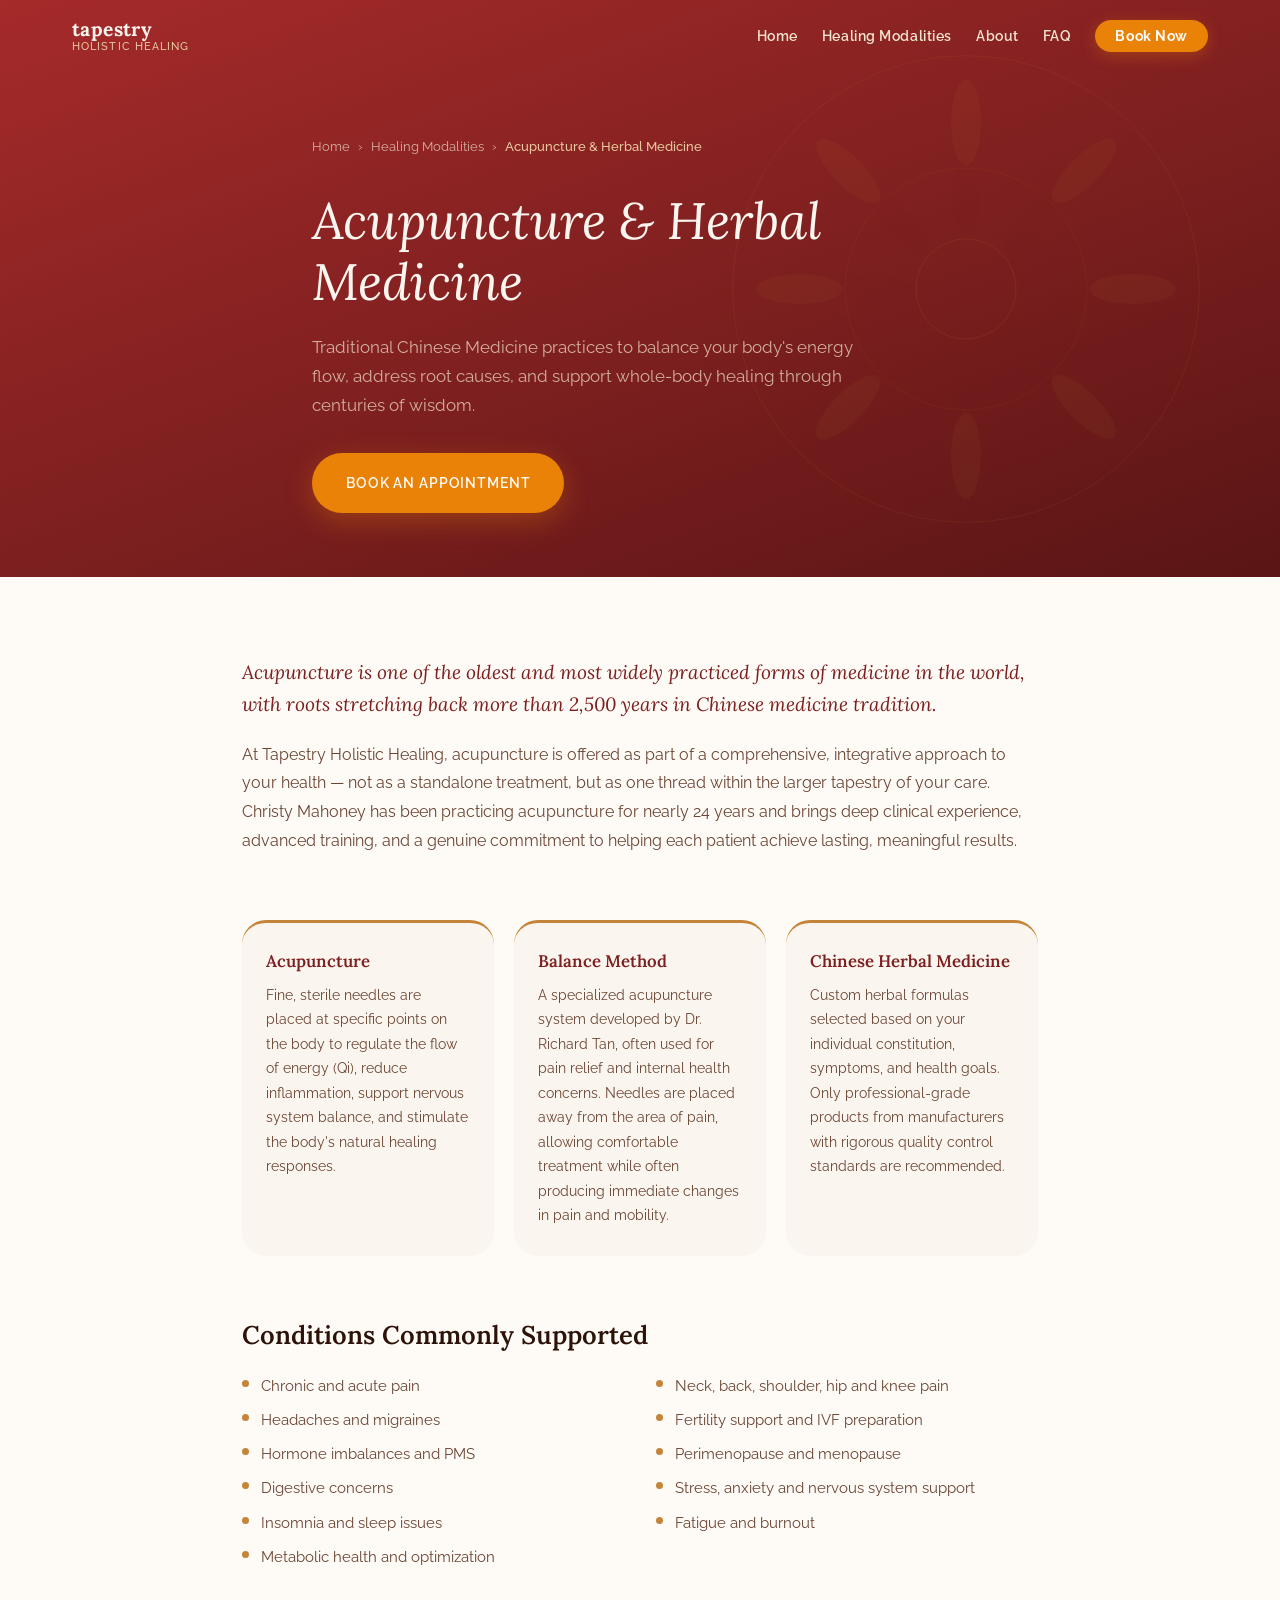
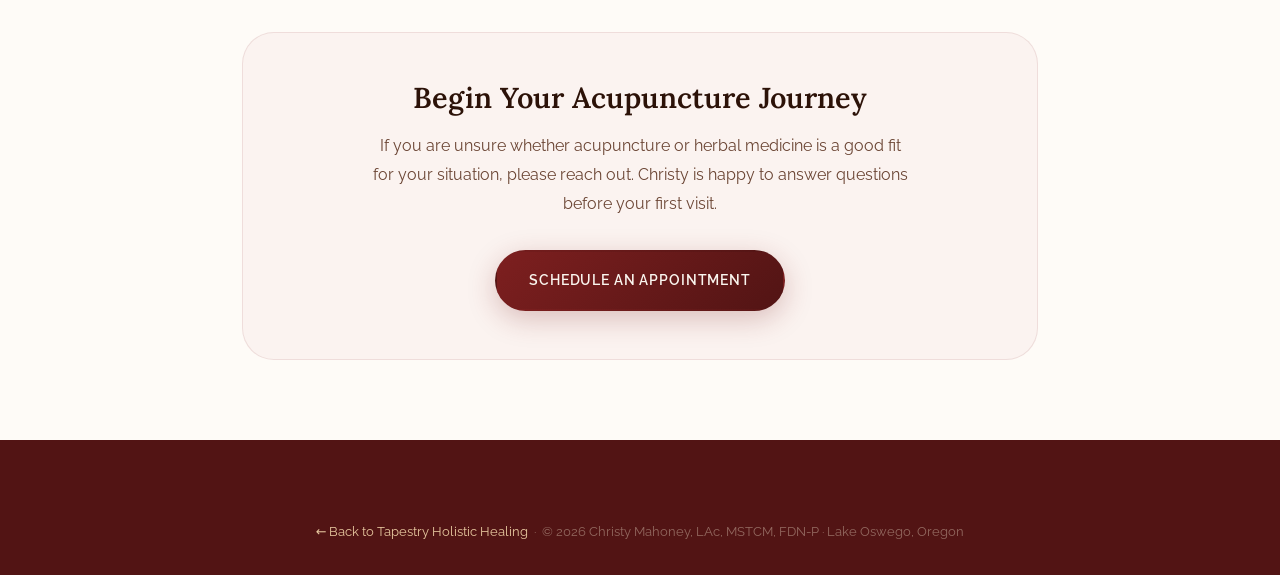
==== commit 2f4c9050: "linked book buttons, content cleanup" ====
--- a/acupuncture/index.html
+++ b/acupuncture/index.html
@@ -29,7 +29,7 @@
                 <li><a href="/#modalities" class="nav-link">Healing Modalities</a></li>
                 <li><a href="/#about"      class="nav-link">About</a></li>
                 <li><a href="/#faq"        class="nav-link">FAQ</a></li>
-                <li><a href="/#contact"    class="nav-link nav-book">Book Now</a></li>
+                <li><a href="https://tapestryholistic.acubliss.app/portal/booking/christina-mahoney/lake-oswego/" class="nav-link nav-book" target="_blank" rel="noopener noreferrer">Book Now</a></li>
             </ul>
         </div>
     </nav>
@@ -73,21 +73,9 @@
                 <span aria-hidden="true">›</span>
                 <span aria-current="page">Acupuncture &amp; Herbal Medicine</span>
             </nav>
-            <div class="modality-header-icon" aria-hidden="true">
-                <svg viewBox="0 0 56 56" fill="none" xmlns="http://www.w3.org/2000/svg">
-                    <ellipse cx="28" cy="19" rx="5.5" ry="12" fill="currentColor" opacity="0.75"/>
-                    <ellipse cx="18.5" cy="24" rx="5" ry="10.5" transform="rotate(-38 18.5 24)" fill="currentColor" opacity="0.65"/>
-                    <ellipse cx="37.5" cy="24" rx="5" ry="10.5" transform="rotate(38 37.5 24)" fill="currentColor" opacity="0.65"/>
-                    <ellipse cx="12" cy="32" rx="4" ry="8.5" transform="rotate(-68 12 32)" fill="currentColor" opacity="0.45"/>
-                    <ellipse cx="44" cy="32" rx="4" ry="8.5" transform="rotate(68 44 32)" fill="currentColor" opacity="0.45"/>
-                    <circle cx="28" cy="28" r="5.5" fill="currentColor"/>
-                    <line x1="28" y1="33.5" x2="28" y2="50" stroke="currentColor" stroke-width="1.5" stroke-linecap="round"/>
-                    <rect x="24.5" y="48" width="7" height="2.5" rx="1.25" fill="currentColor" opacity="0.7"/>
-                </svg>
-            </div>
             <h1>Acupuncture &amp; Herbal Medicine</h1>
             <p class="modality-header-desc">Traditional Chinese Medicine practices to balance your body's energy flow, address root causes, and support whole-body healing through centuries of wisdom.</p>
-            <a href="/#contact" class="btn btn-gold">Book an Appointment</a>
+            <a href="https://tapestryholistic.acubliss.app/portal/booking/christina-mahoney/lake-oswego/" class="btn btn-gold" target="_blank" rel="noopener noreferrer">Book an Appointment</a>
         </div>
     </header>
 
@@ -106,7 +94,7 @@
                     <p>Fine, sterile needles are placed at specific points on the body to regulate the flow of energy (Qi), reduce inflammation, support nervous system balance, and stimulate the body's natural healing responses.</p>
                 </div>
                 <div class="highlight-card">
-                    <h3>The Balance Method</h3>
+                    <h3>Balance Method</h3>
                     <p>A specialized acupuncture system developed by Dr. Richard Tan, often used for pain relief and internal health concerns. Needles are placed away from the area of pain, allowing comfortable treatment while often producing immediate changes in pain and mobility.</p>
                 </div>
                 <div class="highlight-card">
@@ -135,7 +123,7 @@
             <div class="modality-cta-block">
                 <h2>Begin Your Acupuncture Journey</h2>
                 <p>If you are unsure whether acupuncture or herbal medicine is a good fit for your situation, please reach out. Christy is happy to answer questions before your first visit.</p>
-                <a href="/#contact" class="btn btn-crimson">Schedule a New Patient Appointment</a>
+                <a href="https://tapestryholistic.acubliss.app/portal/booking/christina-mahoney/lake-oswego/" class="btn btn-crimson" target="_blank" rel="noopener noreferrer">Schedule an Appointment</a>
             </div>
 
         </div>
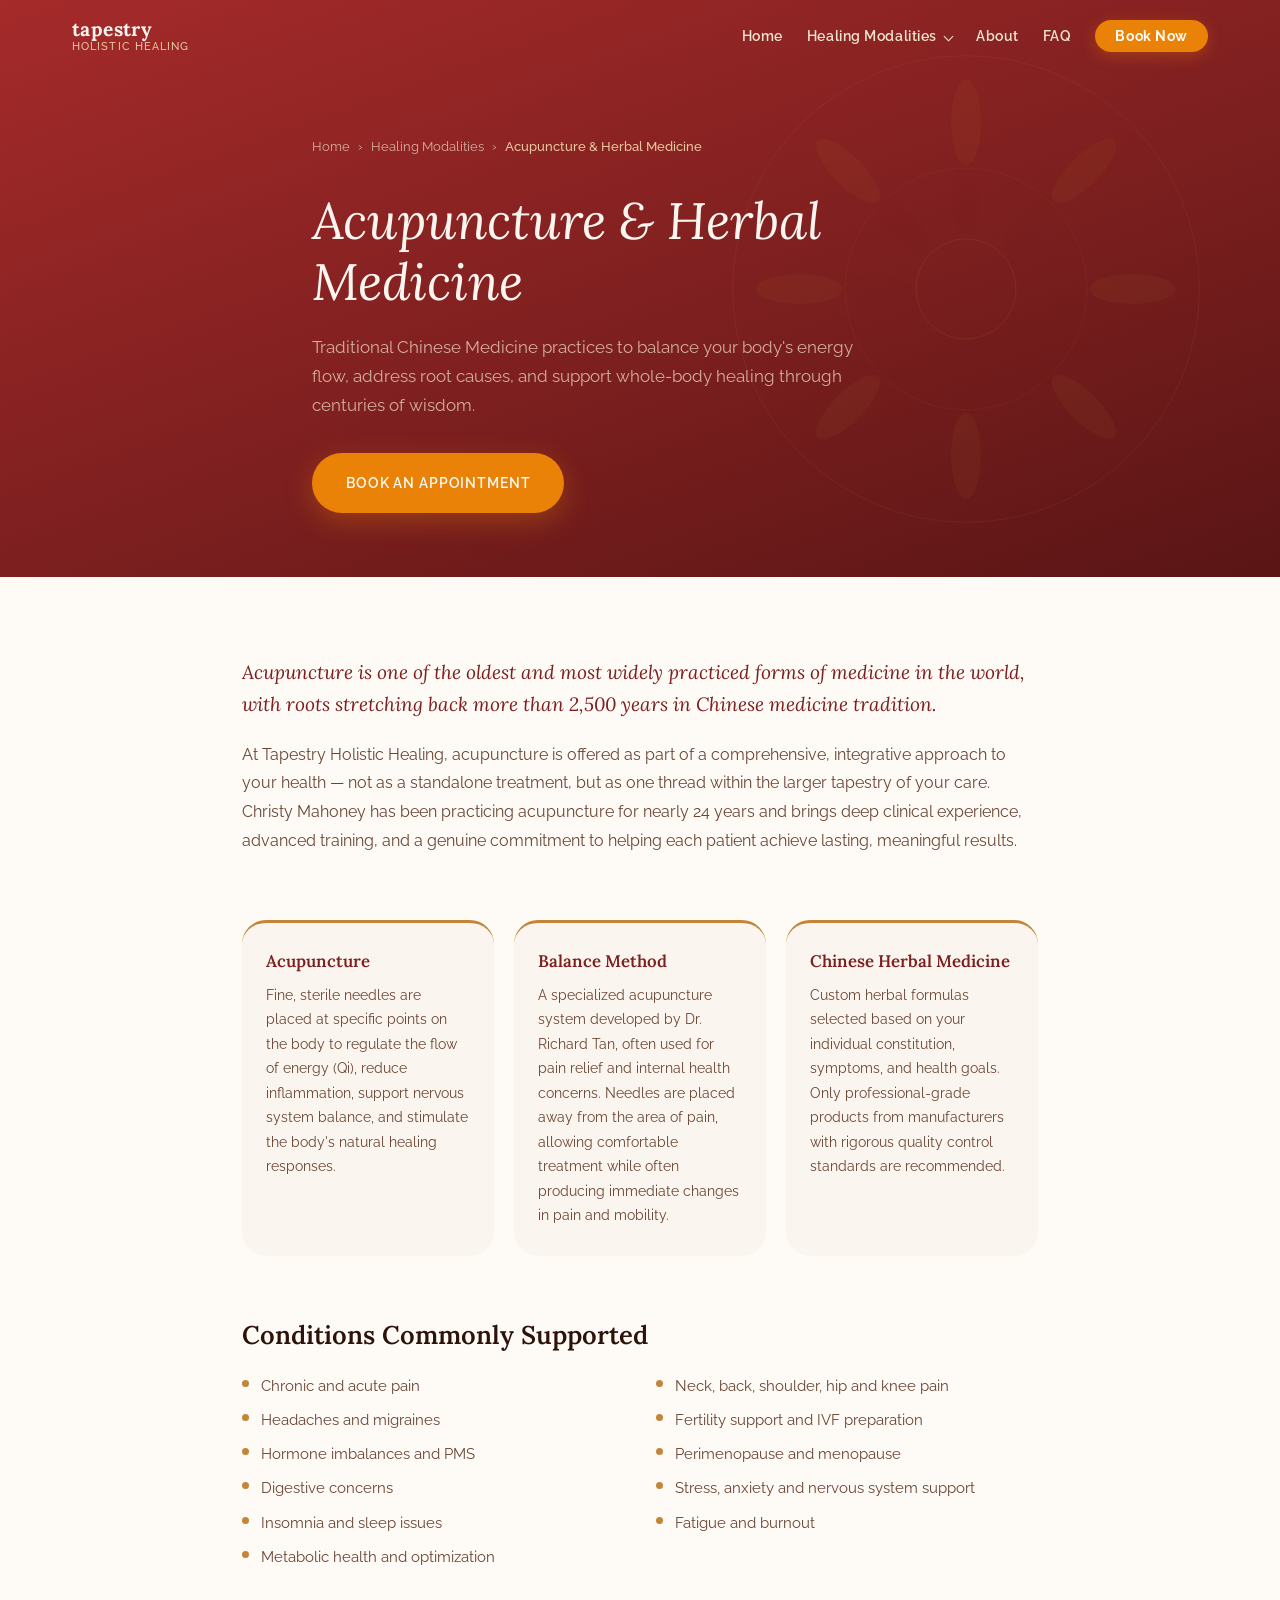
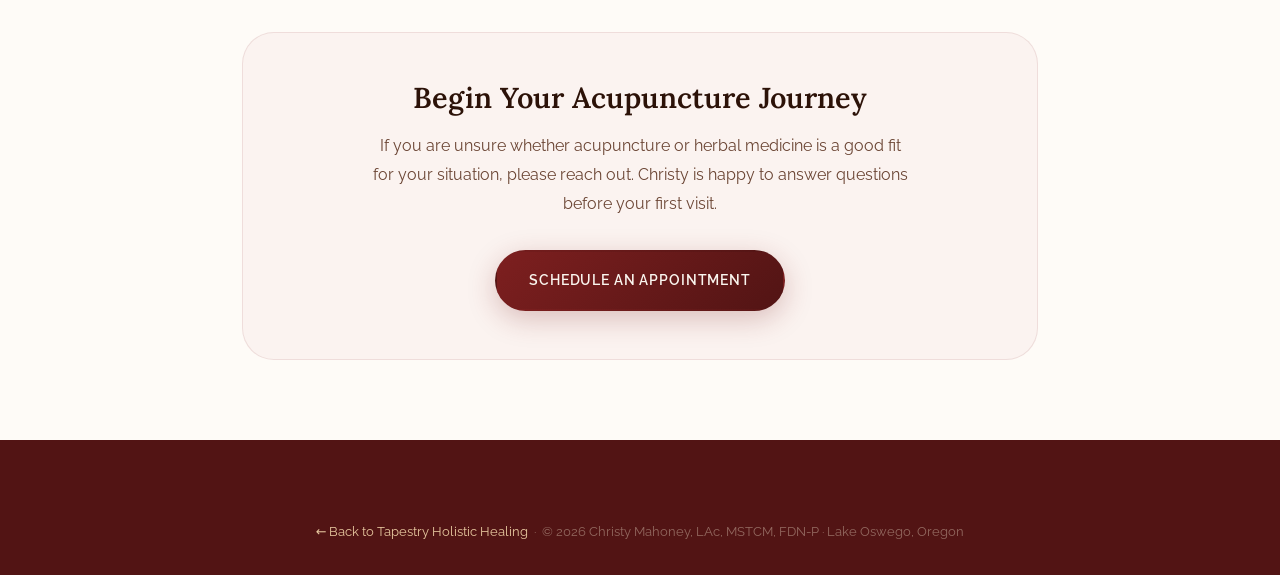
==== commit d2620fa8: "add healing modalities sub-menu" ====
--- a/acupuncture/index.html
+++ b/acupuncture/index.html
@@ -26,7 +26,15 @@
             </button>
             <ul class="nav-menu" id="navMenu" role="list">
                 <li><a href="/#home"       class="nav-link">Home</a></li>
-                <li><a href="/#modalities" class="nav-link">Healing Modalities</a></li>
+                <li class="nav-item nav-item--dropdown">
+                    <a href="/#modalities" class="nav-link nav-link--has-submenu">Healing Modalities<span class="nav-caret" aria-hidden="true"></span></a>
+                    <ul class="nav-submenu">
+                        <li><a href="/acupuncture/" class="nav-link">Acupuncture &amp; Herbal Medicine</a></li>
+                        <li><a href="/functional-medicine/" class="nav-link">Functional Medicine</a></li>
+                        <li><a href="/womens-health/" class="nav-link">Women's Health</a></li>
+                        <li><a href="/energy-medicine/" class="nav-link">Energy Medicine</a></li>
+                    </ul>
+                </li>
                 <li><a href="/#about"      class="nav-link">About</a></li>
                 <li><a href="/#faq"        class="nav-link">FAQ</a></li>
                 <li><a href="https://tapestryholistic.acubliss.app/portal/booking/christina-mahoney/lake-oswego/" class="nav-link nav-book" target="_blank" rel="noopener noreferrer">Book Now</a></li>
--- a/styles.css
+++ b/styles.css
@@ -403,6 +403,85 @@
 .hamburger.active span:nth-child(2) { opacity: 0; transform: scaleX(0); }
 .hamburger.active span:nth-child(3) { transform: rotate(-45deg) translate(5px, -5px); }
 
+/* Healing Modalities dropdown */
+.nav-item--dropdown {
+    position: relative;
+}
+
+/* Invisible bridge so the pointer doesn't lose :hover crossing the gap to the panel */
+.nav-item--dropdown::after {
+    content: '';
+    position: absolute;
+    top: 100%;
+    left: 0;
+    right: 0;
+    height: var(--s-4);
+}
+
+.nav-link--has-submenu {
+    display: inline-flex;
+    align-items: center;
+    gap: var(--s-2);
+}
+
+.nav-caret {
+    width: 7px;
+    height: 7px;
+    border-right: 1.5px solid currentColor;
+    border-bottom: 1.5px solid currentColor;
+    transform: rotate(45deg);
+    transition: transform var(--t-base);
+    flex-shrink: 0;
+}
+
+.nav-item--dropdown:hover .nav-caret,
+.nav-item--dropdown:focus-within .nav-caret {
+    transform: rotate(225deg);
+}
+
+.nav-submenu {
+    position: absolute;
+    top: calc(100% + var(--s-4));
+    left: 50%;
+    transform: translate(-50%, 6px);
+    min-width: 250px;
+    background: var(--cream-light);
+    border-radius: var(--r-md);
+    box-shadow: var(--shadow-lg);
+    padding: var(--s-2);
+    opacity: 0;
+    visibility: hidden;
+    pointer-events: none;
+    transition: opacity var(--t-base), transform var(--t-base), visibility var(--t-base);
+    z-index: 10;
+}
+
+.nav-item--dropdown:hover .nav-submenu,
+.nav-item--dropdown:focus-within .nav-submenu {
+    opacity: 1;
+    visibility: visible;
+    pointer-events: auto;
+    transform: translate(-50%, 0);
+}
+
+.nav-submenu .nav-link {
+    display: block;
+    color: var(--text-dark) !important;
+    font-size: 0.86rem;
+    font-weight: 500;
+    padding: var(--s-3) var(--s-4);
+    border-radius: var(--r-sm);
+    white-space: nowrap;
+}
+
+.nav-submenu .nav-link::after { display: none; }
+
+.nav-submenu .nav-link:hover,
+.nav-submenu .nav-link:focus-visible {
+    background: var(--crimson-bg);
+    color: var(--crimson) !important;
+}
+
 /* ============================================================
    HERO
    ============================================================ */
@@ -1316,6 +1395,35 @@
 
     .nav-link:hover { background: var(--crimson-bg); }
 
+    /* Healing Modalities dropdown becomes an always-expanded nested list */
+    .nav-item--dropdown::after { display: none; }
+
+    .nav-caret { transform: rotate(225deg); }
+
+    .nav-submenu {
+        position: static;
+        transform: none;
+        opacity: 1;
+        visibility: visible;
+        pointer-events: auto;
+        min-width: 0;
+        background: transparent;
+        box-shadow: none;
+        padding: 0 0 0 var(--s-4);
+        margin-top: var(--s-1);
+    }
+
+    .nav-submenu .nav-link {
+        color: var(--text-medium) !important;
+        font-size: 0.92rem;
+        padding: var(--s-2) var(--s-4);
+    }
+
+    .nav-submenu .nav-link:hover {
+        background: var(--crimson-bg);
+        color: var(--crimson) !important;
+    }
+
     .nav-book {
         text-align: center;
         margin-top: var(--s-3);
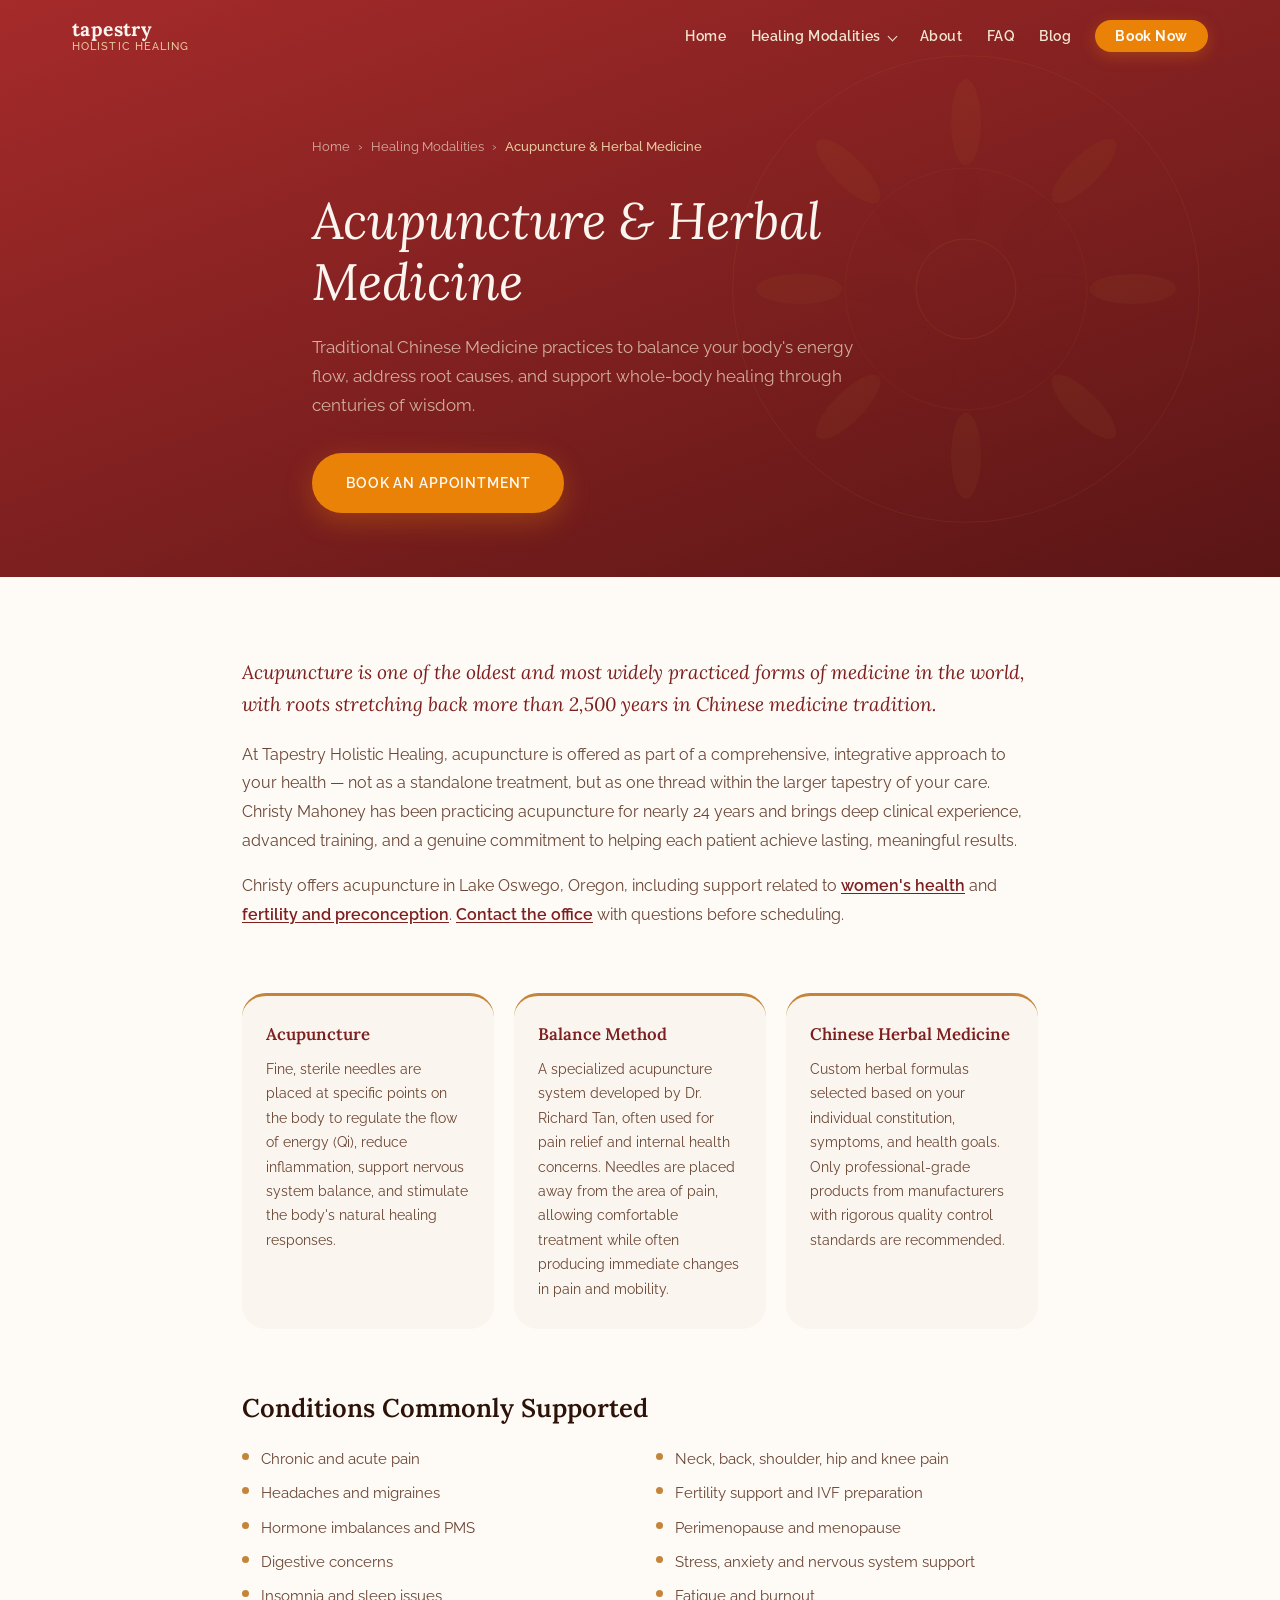
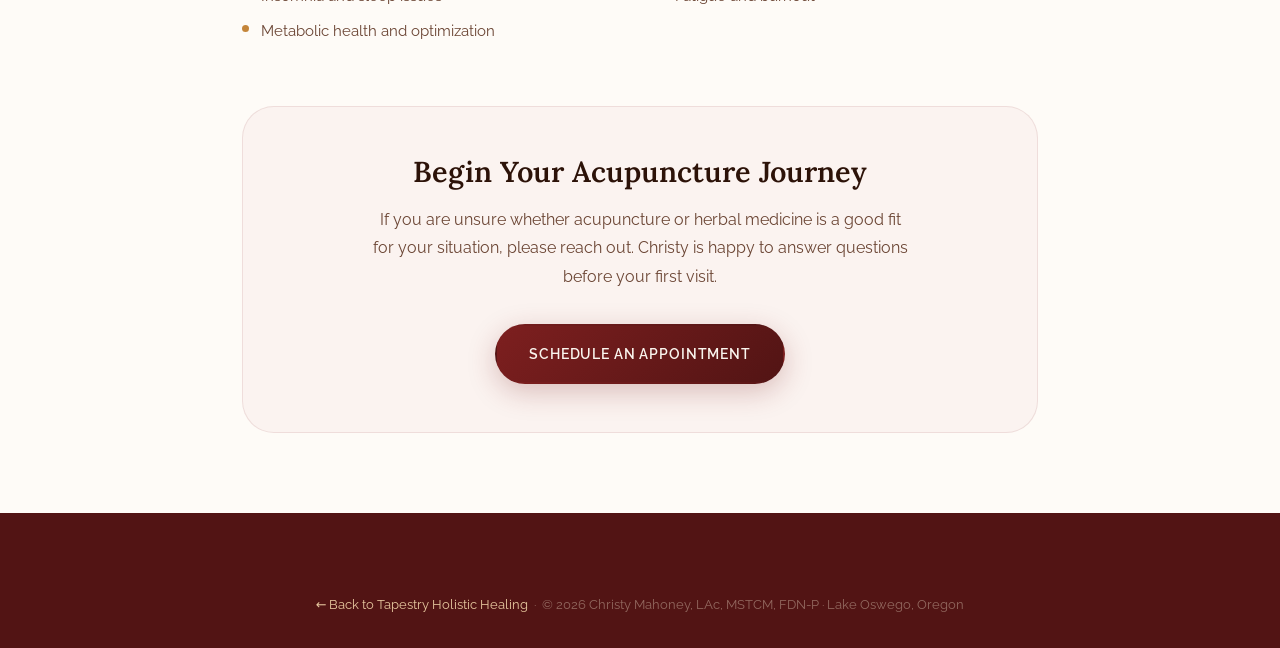
==== commit 8fde9fb5: "Improve local search and social discoverability Co-authored-by: copilot-swe-agent[bot] <198982749+Co" ====
--- a/acupuncture/index.html
+++ b/acupuncture/index.html
@@ -3,8 +3,49 @@
 <head>
     <meta charset="UTF-8">
     <meta name="viewport" content="width=device-width, initial-scale=1.0">
-    <title>Acupuncture &amp; Herbal Medicine | Tapestry Holistic Healing | Lake Oswego, OR</title>
+    <title>Acupuncture in Lake Oswego, OR | Tapestry Holistic Healing</title>
     <meta name="description" content="Acupuncture and Chinese herbal medicine in Lake Oswego, Oregon. Christy Mahoney, LAc, MSTCM offers Traditional Chinese Medicine for pain, fertility, women's health, and whole-body wellness.">
+    <link rel="canonical" href="https://www.tapestryholistic.health/acupuncture/">
+    <meta property="og:type" content="website">
+    <meta property="og:title" content="Acupuncture in Lake Oswego, OR | Tapestry Holistic Healing">
+    <meta property="og:description" content="Acupuncture and Chinese herbal medicine in Lake Oswego, Oregon. Christy Mahoney, LAc, MSTCM offers Traditional Chinese Medicine for pain, fertility, women&#x27;s health, and whole-body wellness.">
+    <meta property="og:url" content="https://www.tapestryholistic.health/acupuncture/">
+    <meta property="og:site_name" content="Tapestry Holistic Healing">
+    <meta property="og:image" content="https://www.tapestryholistic.health/img/mandala-612x612.jpg">
+    <meta property="og:image:width" content="612">
+    <meta property="og:image:height" content="612">
+    <meta property="og:image:alt" content="Tapestry Holistic Healing mandala">
+    <meta name="twitter:card" content="summary">
+    <meta name="twitter:title" content="Acupuncture in Lake Oswego, OR | Tapestry Holistic Healing">
+    <meta name="twitter:description" content="Acupuncture and Chinese herbal medicine in Lake Oswego, Oregon. Christy Mahoney, LAc, MSTCM offers Traditional Chinese Medicine for pain, fertility, women&#x27;s health, and whole-body wellness.">
+    <meta name="twitter:image" content="https://www.tapestryholistic.health/img/mandala-612x612.jpg">
+    <meta name="twitter:image:alt" content="Tapestry Holistic Healing mandala">
+    <script type="application/ld+json">
+{
+    "@context": "https://schema.org",
+    "@type": "BreadcrumbList",
+    "itemListElement": [
+        {
+            "@type": "ListItem",
+            "position": 1,
+            "name": "Home",
+            "item": "https://www.tapestryholistic.health/"
+        },
+        {
+            "@type": "ListItem",
+            "position": 2,
+            "name": "Healing Modalities",
+            "item": "https://www.tapestryholistic.health/#modalities"
+        },
+        {
+            "@type": "ListItem",
+            "position": 3,
+            "name": "Acupuncture & Herbal Medicine",
+            "item": "https://www.tapestryholistic.health/acupuncture/"
+        }
+    ]
+}
+</script>
     <link rel="preconnect" href="https://fonts.googleapis.com">
     <link rel="preconnect" href="https://fonts.gstatic.com" crossorigin>
     <link href="https://fonts.googleapis.com/css2?family=Lora:ital,wght@0,400;0,500;0,600;0,700;1,400;1,500&family=Raleway:wght@300;400;500;600;700&display=swap" rel="stylesheet">
@@ -32,11 +73,13 @@
                         <li><a href="/acupuncture/" class="nav-link">Acupuncture &amp; Herbal Medicine</a></li>
                         <li><a href="/functional-medicine/" class="nav-link">Functional Medicine</a></li>
                         <li><a href="/womens-health/" class="nav-link">Women's Health</a></li>
+                        <li><a href="/fertility/" class="nav-link">Fertility Support</a></li>
                         <li><a href="/energy-medicine/" class="nav-link">Energy Medicine</a></li>
                     </ul>
                 </li>
                 <li><a href="/#about"      class="nav-link">About</a></li>
                 <li><a href="/#faq"        class="nav-link">FAQ</a></li>
+                <li><a href="/blog/"       class="nav-link">Blog</a></li>
                 <li><a href="https://tapestryholistic.acubliss.app/portal/booking/christina-mahoney/lake-oswego/" class="nav-link nav-book" target="_blank" rel="noopener noreferrer">Book Now</a></li>
             </ul>
         </div>
@@ -94,6 +137,7 @@
             <div class="modality-intro">
                 <p class="modality-intro-lead">Acupuncture is one of the oldest and most widely practiced forms of medicine in the world, with roots stretching back more than 2,500 years in Chinese medicine tradition.</p>
                 <p>At Tapestry Holistic Healing, acupuncture is offered as part of a comprehensive, integrative approach to your health — not as a standalone treatment, but as one thread within the larger tapestry of your care. Christy Mahoney has been practicing acupuncture for nearly 24 years and brings deep clinical experience, advanced training, and a genuine commitment to helping each patient achieve lasting, meaningful results.</p>
+                <p>Christy offers acupuncture in Lake Oswego, Oregon, including support related to <a href="/womens-health/">women's health</a> and <a href="/fertility/">fertility and preconception</a>. <a href="/#contact">Contact the office</a> with questions before scheduling.</p>
             </div>
 
             <div class="modality-highlights">
--- a/styles.css
+++ b/styles.css
@@ -1055,6 +1055,12 @@
 
 .faq-answer p + p { margin-top: var(--s-3); }
 
+.faq-answer p a {
+    color: var(--crimson);
+    text-decoration: underline;
+    text-underline-offset: 2px;
+}
+
 /* ============================================================
    BOOK CTA
    ============================================================ */
--- a/modality.css
+++ b/modality.css
@@ -119,6 +119,13 @@
 
 .modality-intro p + p { margin-top: var(--s-4); }
 
+.modality-content p a {
+    color: var(--crimson);
+    font-weight: 600;
+    text-decoration: underline;
+    text-underline-offset: 2px;
+}
+
 /* Highlight cards grid */
 .modality-highlights {
     display: grid;
@@ -158,6 +165,11 @@
     font-size: 1.6rem;
     color: var(--text-dark);
     margin-bottom: var(--s-6);
+}
+
+.modality-conditions p + p,
+.modality-conditions p + h2 {
+    margin-top: var(--s-5);
 }
 
 .conditions-list {
